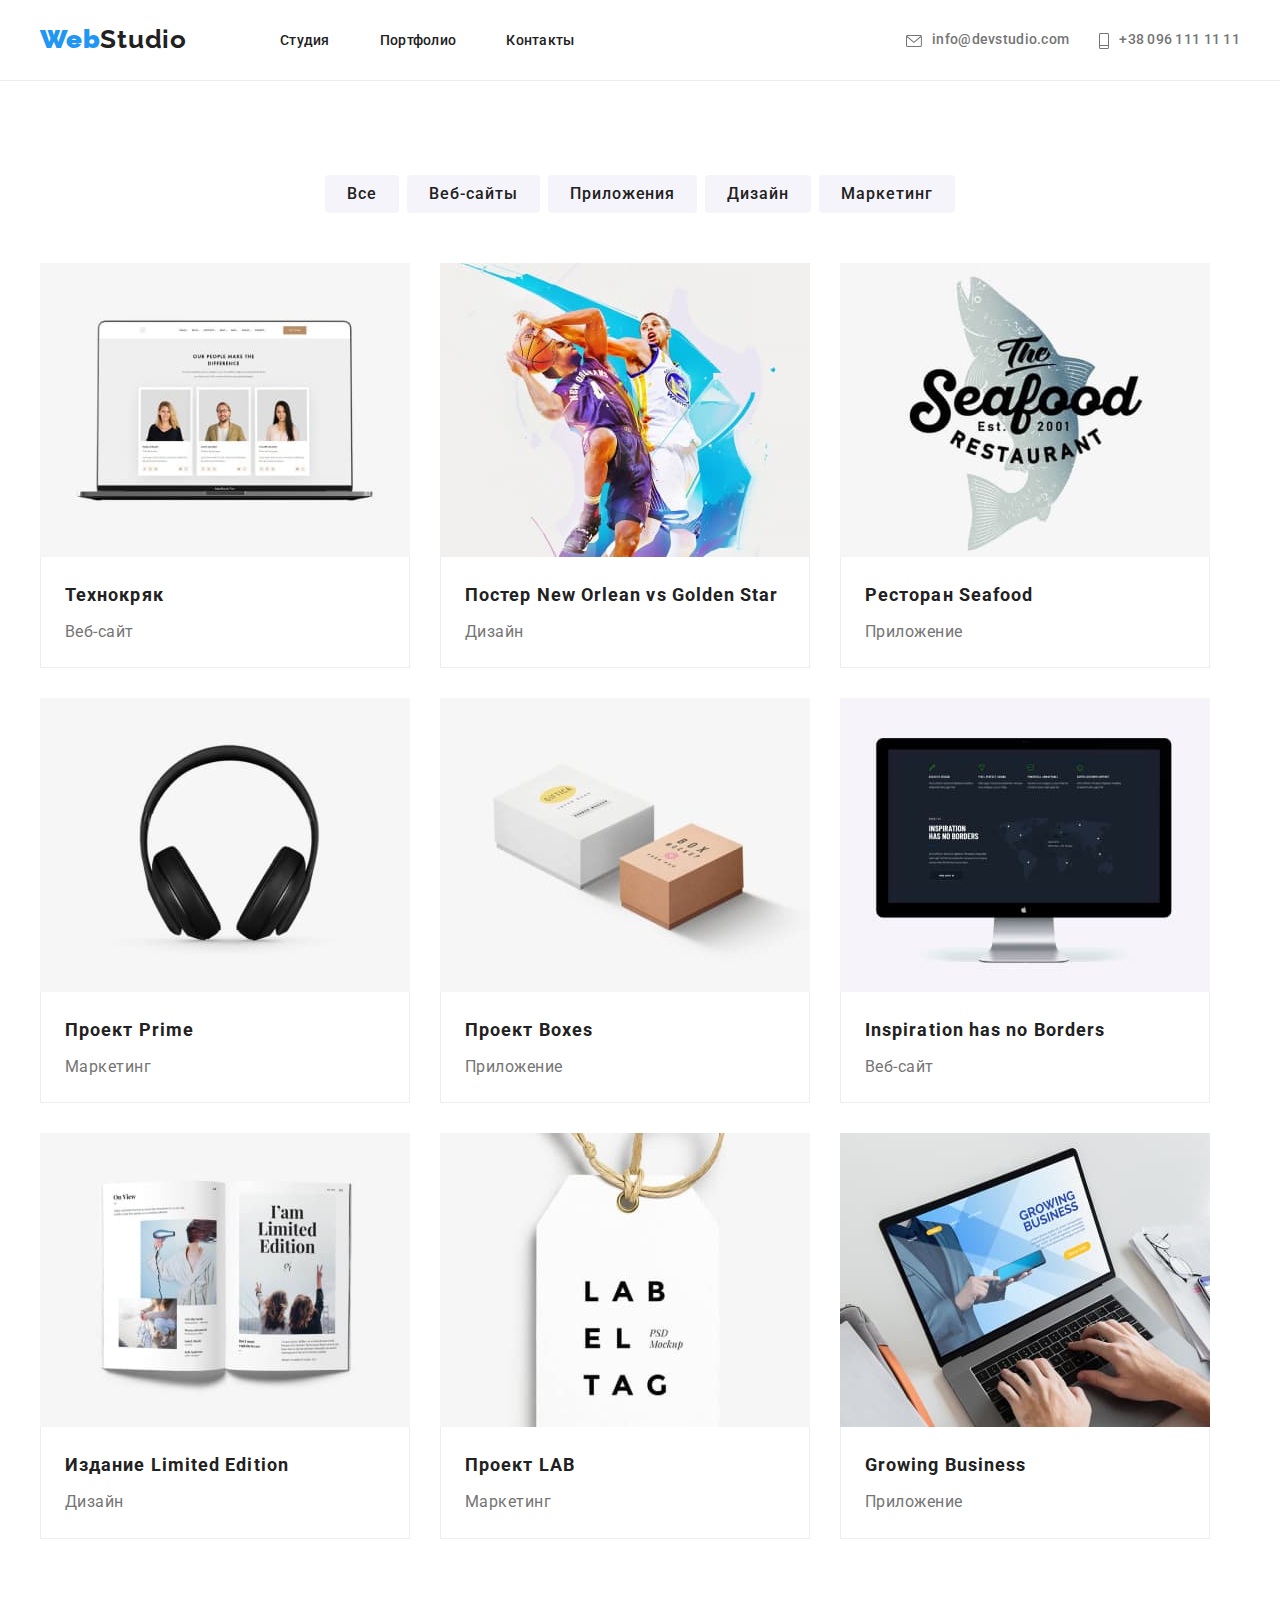
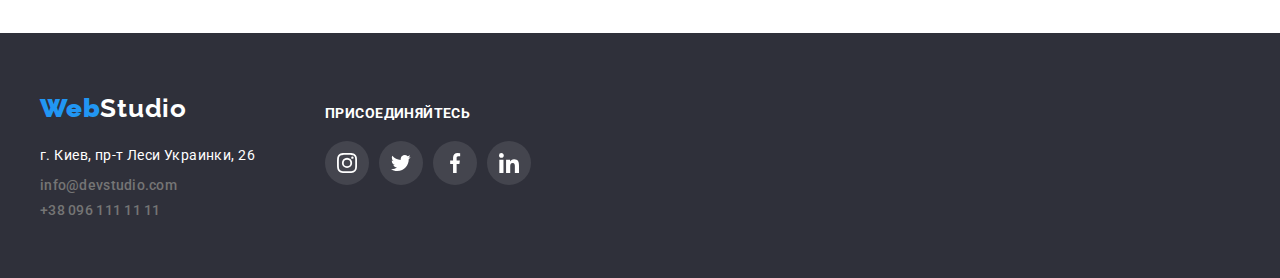
==== portfolio.html @ 12169e9c "initial commit" ====
<!DOCTYPE html>
<html lang="ru">
  <head>
    <meta charset="UTF-8" />
    <meta http-equiv="X-UA-Compatible" content="IE=edge" />
    <meta name="viewport" content="width=device-width, initial-scale=1.0" />
    <link rel="preconnect" href="https://fonts.googleapis.com" />
    <link rel="preconnect" href="https://fonts.gstatic.com" crossorigin />
    <link
      href="https://fonts.googleapis.com/css2?family=Raleway:wght@700&family=Roboto:wght@400;500;700;900&display=swap"
      rel="stylesheet"
    />
    <link
      rel="stylesheet"
      href="node_modules/modern-normalize/modern-normalize.css"
    />
    <link rel="stylesheet" href="css/styles.css" />
    <title>Портфолио</title>
  </head>
  <body>
    <header>
      <div class="container">
        <nav>
          <a class="logo" href="#"> <strong>Web</strong>Studio </a>
          <ul class="menu__list">
            <li class="menu__item">
              <a class="menu__link" href="index.html">Студия</a>
            </li>
            <li class="menu__item">
              <a class="menu__link" href="portfolio.html">Портфолио</a>
            </li>
            <li class="menu__item">
              <a class="menu__link" href="#">Контакты</a>
            </li>
          </ul>

          <ul class="contacts__list">
            <li class="contacts__item">
              <a class="mail" href="mailto:info@devstudio.com"
                ><svg class="contacts__icon" width="16" height="12">
                  <use href="./images/icons.svg#icon-mail"></use></svg
                ><span class="mail__text">info@devstudio.com</span>
              </a>
            </li>
            <li class="contacts__item">
              <a class="phone" href="tel:+380961111111">
                <svg class="contacts__icon" width="10" height="16">
                  <use href="./images/icons.svg#icon-phone"></use></svg
                ><span class="phone__text">+38 096 111 11 11</span></a
              >
            </li>
          </ul>
        </nav>
      </div>
    </header>

    <main class="main__portfolio">
      <section class="section">
        <div class="container">
          <ul class="main__list">
            <li class="main__item">
              <button class="main__btn" type="button">Все</button>
            </li>
            <li class="main__item">
              <button class="main__btn" type="button">Веб-сайты</button>
            </li>
            <li class="main__item">
              <button class="main__btn" type="button">Приложения</button>
            </li>
            <li class="main__item">
              <button class="main__btn" type="button">Дизайн</button>
            </li>
            <li class="main__item">
              <button class="main__btn" type="button">Маркетинг</button>
            </li>
          </ul>

          <ul class="section__images-list">
            <li class="section__images-item">
              <figure class="section__figure">
                <img
                  class="section__photo"
                  src="images/технокряк.jpg"
                  alt="Технокряк"
                  width="370"
                  height="294"
                />
                <p class="section__text">
                  Ресурс предлагает комплексные предложения с разным уровнем
                  функционала и сервисов. Все это позволит посетителю получить
                  исчерпывающие сведения о компании или частном лице.
                </p>
                <figcaption class="section__figcaption">
                  <p>Технокряк</p>
                  <p>Веб-сайт</p>
                </figcaption>
              </figure>
            </li>

            <li class="section__images-item">
              <figure class="section__figure">
                <img
                  class="section__photo"
                  src="images/NewOrleanvsGoldenStar.jpg"
                  alt="Постер New Orlean vs Golden Star"
                  width="370"
                  height="294"
                />
                <p class="section__text">
                  Ресурс предлагает комплексные предложения с разным уровнем
                  функционала и сервисов. Все это позволит посетителю получить
                  исчерпывающие сведения о компании или частном лице.
                </p>
                <figcaption class="section__figcaption">
                  <p>Постер New Orlean vs Golden Star</p>
                  <p>Дизайн</p>
                </figcaption>
              </figure>
            </li>
            <li class="section__images-item">
              <figure class="section__figure">
                <img
                  class="section__photo"
                  src="images/Seafood.jpg"
                  alt="Ресторан Seafood"
                  width="370"
                  height="294"
                />
                <p class="section__text">
                  Ресурс предлагает комплексные предложения с разным уровнем
                  функционала и сервисов. Все это позволит посетителю получить
                  исчерпывающие сведения о компании или частном лице.
                </p>
                <figcaption class="section__figcaption">
                  <p>Ресторан Seafood</p>
                  <p>Приложение</p>
                </figcaption>
              </figure>
            </li>
            <li class="section__images-item">
              <figure class="section__figure">
                <img
                  class="section__photo"
                  src="images/Prime.jpg"
                  alt="Проект Prime"
                  width="370"
                  height="294"
                />
                <p class="section__text">
                  Ресурс предлагает комплексные предложения с разным уровнем
                  функционала и сервисов. Все это позволит посетителю получить
                  исчерпывающие сведения о компании или частном лице.
                </p>
                <figcaption class="section__figcaption">
                  <p>Проект Prime</p>
                  <p>Маркетинг</p>
                </figcaption>
              </figure>
            </li>
            <li class="section__images-item">
              <figure class="section__figure">
                <img
                  class="section__photo"
                  src="images/Boxes.jpg"
                  alt="Проект Boxes"
                  width="370"
                  height="294"
                />
                <p class="section__text">
                  Ресурс предлагает комплексные предложения с разным уровнем
                  функционала и сервисов. Все это позволит посетителю получить
                  исчерпывающие сведения о компании или частном лице.
                </p>
                <figcaption class="section__figcaption">
                  <p>Проект Boxes</p>
                  <p>Приложение</p>
                </figcaption>
              </figure>
            </li>
            <li class="section__images-item">
              <figure class="section__figure">
                <img
                  class="section__photo"
                  src="images/InspirationhasnoBorders.jpg"
                  alt="Inspiration has no Borders"
                  width="370"
                  height="294"
                />
                <p class="section__text">
                  Ресурс предлагает комплексные предложения с разным уровнем
                  функционала и сервисов. Все это позволит посетителю получить
                  исчерпывающие сведения о компании или частном лице.
                </p>
                <figcaption class="section__figcaption">
                  <p>Inspiration has no Borders</p>
                  <p>Веб-сайт</p>
                </figcaption>
              </figure>
            </li>
            <li class="section__images-item">
              <figure class="section__figure">
                <img
                  class="section__photo"
                  src="images/LimitedEdition.jpg"
                  alt="Издание Limited Edition"
                  width="370"
                  height="294"
                />
                <p class="section__text">
                  Ресурс предлагает комплексные предложения с разным уровнем
                  функционала и сервисов. Все это позволит посетителю получить
                  исчерпывающие сведения о компании или частном лице.
                </p>
                <figcaption class="section__figcaption">
                  <p>Издание Limited Edition</p>
                  <p>Дизайн</p>
                </figcaption>
              </figure>
            </li>
            <li class="section__images-item">
              <figure class="section__figure">
                <img
                  class="section__photo"
                  src="images/LAB.jpg"
                  alt="Проект LAB"
                  width="370"
                  height="294"
                />
                <p class="section__text">
                  Ресурс предлагает комплексные предложения с разным уровнем
                  функционала и сервисов. Все это позволит посетителю получить
                  исчерпывающие сведения о компании или частном лице.
                </p>
                <figcaption class="section__figcaption">
                  <p>Проект LAB</p>
                  <p>Маркетинг</p>
                </figcaption>
              </figure>
            </li>
            <li class="section__images-item">
              <figure class="section__figure">
                <img
                  class="section__photo"
                  src="images/GrowingBusiness.jpg"
                  alt="Growing Business"
                  width="370"
                  height="294"
                />
                <p class="section__text">
                  Ресурс предлагает комплексные предложения с разным уровнем
                  функционала и сервисов. Все это позволит посетителю получить
                  исчерпывающие сведения о компании или частном лице.
                </p>
                <figcaption class="section__figcaption">
                  <p>Growing Business</p>
                  <p>Приложение</p>
                </figcaption>
              </figure>
            </li>
          </ul>
        </div>
      </section>
    </main>
    <footer class="footer">
      <div class="container">
        <address class="address">
          <div class="address__info">
            <a class="logo" href="#"> <strong>Web</strong>Studio </a>
            <ul class="address__list">
              <li class="address__item">г. Киев, пр-т Леси Украинки, 26</li>
              <li class="address__item">
                <a class="mail" href="mailto:info@devstudio.com"
                  >info@devstudio.com</a
                >
              </li>
              <li class="address__item">
                <a class="phone" href="tel:+380961111111">+38 096 111 11 11</a>
              </li>
            </ul>
          </div>

          <div class="address__links">
            <h3 class="address__title">Присоединяйтесь</h3>
            <ul class="address__icon-list">
              <li class="address__icon-item">
                <svg class="address__icon" width="20px" height="20px">
                  <use href="./images/icons.svg#icon-instagram"></use>
                </svg>
              </li>
              <li class="address__icon-item">
                <svg class="address__icon" width="20px" height="20px">
                  <use href="./images/icons.svg#icon-twitter"></use>
                </svg>
              </li>
              <li class="address__icon-item">
                <svg class="address__icon" width="20px" height="20px">
                  <use href="./images/icons.svg#icon-facebook"></use>
                </svg>
              </li>
              <li class="address__icon-item">
                <svg class="address__icon" width="20px" height="20px">
                  <use href="./images/icons.svg#icon-linkedin"></use>
                </svg>
              </li>
            </ul>
          </div>
        </address>
      </div>
    </footer>
  </body>
</html>
---- css/styles.css ----
:root {
    --backgr-color: #E5E5E5;
    --border-color: #ECECEC;
    --brand-color: #212121;
    --focus-color: #2196F3;
    --title-color: #FFFFFF;
    --main-color:  #2F303A;
    --text-color:  #757575;
    --btn-color:   #F5F4FA;
    --border-img-color: #EEEEEE;
    --icon-color: #AFB1B8;
    --timing-function: cubic-bezier(0.4, 0, 0.2, 1);
    --delay: 250ms;
}

body {
    font-family: 'Roboto', 'Raleway', sans-serif;
    background-color: var(--title-color);
    margin: 0;
}

h1,h2,h3,p,ul {
    margin: 0;
    padding: 0;
}

a {
    text-decoration: none;
    color: var(--text-color);
    display: block;
}

ul {
    list-style-type: none;
}

header {
    border-bottom: 1px solid var(--border-color);
}

.container {
    width: 1200px;
    margin: 0 auto;
    padding: 0 15px;
}


nav {
    display: flex;
    align-items: center;
}

.logo {
    font-family: 'Raleway';
    font-size: 26px;
    font-weight: 700;
    line-height: 1.2;
    letter-spacing: 0.03em;
    color: var(--brand-color);
}

strong {
    color: var(--focus-color);
}

.menu__list {
   display: flex;
   margin-left: 93px;
}

.menu__item:not( :last-child) {
    margin-right: 50px;
}

.menu__link {
    padding-top: 32px;
    padding-bottom: 32px;
    position: relative;
    color: var(--brand-color);

    font-size: 14px;
    font-weight: 500;
    line-height: 1.15;
    letter-spacing: 0.02em;
}

.menu__link:hover,
.menu__link:focus {
    color:var(--focus-color);
}

.menu__link::after {
    content: "";
    position: absolute;
    bottom: 0;
    display: block;
    width: 100%;
    height: 4px;
    
    border-radius: 2px;
    opacity: 0;
    transition: opacity 250ms var(--timing-function);
    background-color: var(--focus-color);
}

.menu__link:hover:after {
    opacity: 1;
}

.contacts__list {
    display: flex;
    margin-left: auto;    
}

.contacts__item + .contacts__item{
    margin-left: 30px;
}

.contacts__icon {
    vertical-align: middle;
    fill: currentColor;
}

.contacts__icon:hover {
    fill: var(--focus-color);
}

.mail__text,
.phone__text {
    margin-left: 10px;
}

.mail,
.phone {
    font-size: 14px;
    font-weight: 500;
    line-height: 1.15;
    letter-spacing: 0.02em; 
}

.mail:hover,.mail:focus,
.phone:hover, .phone:focus {
    color: var(--focus-color);
}


/*------------ Studio ----------------*/

.title {
     background-color: var(--main-color);
     padding-bottom: 200px;
     max-width: 1600px;
     margin-left: auto;
     margin-right: auto;
     background-size: cover;
     background-repeat: no-repeat;
     background-position: center;
     background-image: linear-gradient(to right, rgba(47, 48, 58, 0.4),rgba(47, 48, 58, 0.4)), url("../images/bg_img.jpg");
}

.title__main {
    padding-top: 200px;
    
    font-size: 44px;
    font-weight: 900;
    line-height: 1.36;
    text-align: center;
    letter-spacing: 0.06em;
    text-transform: uppercase;
    color: var(--title-color);
}

.title__btn {
    display: block;
    margin-top: 30px;
    margin-left: auto;
    margin-right: auto;
    
    width: 200px;
    height: 50px;
    border-radius: 4px;
    border: none;
    background-color: var(--focus-color);
    color: var(--title-color);
    font-family: 'Roboto';
    font-size: 16px;
    font-weight: 700;
    line-height: 1.9;
    text-align: center;
    letter-spacing: 0.06em;
    cursor: pointer;
}


.section {
    padding-top: 94px;
    padding-bottom: 94px;
}

.section.about {
    padding-bottom: 0px;
}

.content__list {
    display: flex;
    justify-content: space-between;
}

.content__item {
    margin-right: 30px;
    flex-basis: 270px;
}

.content__item::before {
    content: "";
    width: 270px;
    height: 120px;
    background: var(--btn-color) url(../images/antenna.svg) no-repeat center;
    display: block;
    margin-bottom: 30px;
}

.icon-clock::before {
    background-image:url(../images/clock.svg);
}

.icon-diagram::before {
    background-image: url(../images/diagram.svg);
}

.icon-astronaut::before {
    background-image: url(../images/astronaut.svg);
}

.content__item:nth-child(4n) {
    margin-right: 0px;
}

.content__title,
.about__description {
    font-size: 14px;
    font-weight: 700;
    line-height: 1.15;
    letter-spacing: 0.03em;
    text-transform: uppercase;
    color: var(--brand-color);

    margin-bottom: 10px;
}

.content__text {
    font-size: 14px;
    line-height: 1.7;
    letter-spacing: 0.03em;
    color: var(--text-color);
}

.about__img {
    display: block;
}

.about__list {
    display: flex;
    flex-direction: row;
    justify-content: space-evenly;
}

.about__item {
    margin-right: 30px;
    position: relative;
}

.about__item:last-child {
    margin-right: 0px;
}

.about__description {
    position: absolute;
    bottom: 0;
    width: 370px;
    margin: 0;
    padding-top: 27px;
    padding-bottom: 27px;
    background: rgba(47, 48, 58, 0.8);
    color: var(--title-color);
    text-align: center;
}

.about__title,
.team__title,
.clients__title {
    font-size: 36px;
    font-weight: 700;
    line-height: 1.17;
    text-align: center;
    letter-spacing: 0.03em;
    color: var(--brand-color);
    margin-bottom: 50px;
}

.section.team {
    background-color: var(--btn-color);
}

.team__list {
    display: flex;
    flex-wrap: wrap;
    flex-direction: row;
}

.team__item {
    margin-right: 30px;
    flex-basis: calc((100% - 90px) / 4);
   
}

.team__item figure {
    width: 270px;
    margin: 0;
    background-color: var(--title-color);
    box-shadow: 0px 1px 3px rgba(0, 0, 0, 0.12), 0px 1px 1px rgba(0, 0, 0, 0.14), 0px 2px 1px rgba(0, 0, 0, 0.2);
    border-radius:  0px 0px 4px 4px;
}

.team__caption {
    padding-left: 32px;
    padding-right: 32px;
    text-align: center;
}

.team__item:nth-child(4n) {
    margin-right: 0px;
}

.team__name {
    padding-top: 30px;
    margin-bottom: 10px;
    
    font-size: 16px;
    font-weight: 500;
    line-height: 1.19;
    text-align: center;
    letter-spacing: 0.03em;
    color: var(--brand-color);
}

.team__job {
    font-weight: 400;
    color: var(--text-color);
    text-align: center;
}

.team__btn {
    margin-top: 16px;
    margin-bottom: 30px;
    width: 44px;
    height: 44px;
    border: none;
    border-radius: 50%;
    cursor: pointer;
    background-color: var(--title-color);
    color: var(--icon-color);
}

.team__btn:nth-child(4) {
    margin-right: 0;
}

.team__btn:hover {
   background-color: var(--focus-color);
   color: var(--title-color);
}

.team__icon { 
    display: block;
    margin: 0 auto;
    fill: currentColor;
}


.clients__list{
    display: flex;
    flex-direction: row;
    justify-content: space-evenly;
}

.clients__item {
    margin-right: 30px;
}

.clients__item:nth-child(6n) {
    margin-right: 0px;
}

.clients__link {
    width: 170px;
    height: 92px;
    border: 1px solid var(--icon-color);
    border-radius: 4px;
    cursor: pointer;
    color: var(--icon-color);
    fill: var(--icon-color);
}

.clients__icon {
    display: block;
    margin: 16px auto;
    fill: currentColor;
}

.clients__link:hover {
    color: var(--focus-color);
    fill: var(--focus-color);
    border: 1px solid var(--focus-color);
}

/*------------------- Footer --------------------*/

.footer {
    background-color: var(--main-color);
    padding-top: 60px;
    padding-bottom: 60px;
}

.footer .logo {
    color: var(--title-color);
    font-style: initial;
    
    margin-bottom: 20px;
}

.address {
    display: flex;
    flex-direction: row;
}

.address__item {
    font-style: normal;
    font-size: 14px;
    line-height: 1.7;
    letter-spacing: 0.03em;
    color: rgba(255, 255, 255, 0.6); 
}

.address__item:first-child {
    color: var(--title-color);
}

.address__item:not(:last-child) {
    margin-bottom: 9px;
}


.address__icon-list  {
    display: flex;
    flex-direction: row;
}

.address__links {
    margin-top: 12px;
    margin-left: 70px;
}

.address__title {
    margin-bottom: 20px;
    font-style: normal;
    font-weight: 700;
    font-size: 14px;
    line-height: 16px;
    letter-spacing: 0.03em;
    text-transform: uppercase;
    color: var(--title-color);
}

.address__icon-item{
    width: 44px;
    height: 44px;
    border: none;
    border-radius: 50%;
    background: rgba(255, 255, 255, 0.1);
    cursor: pointer;
    margin-right: 10px;
    display: flex;
    align-items: center;
}

.address__icon {
    display: block;
    margin: 0 auto;
    fill: var(--title-color);
}

.address__icon-item:hover {
    background-color: var(--focus-color);
}


/*------------ Portfolio ----------------*/



.main__list {
    display: flex;
    flex-direction: row;
    justify-content: center;
}

.main__item button {
    display: block;
    border-radius: 4px;
    border: none;
    background-color: var(--btn-color);
    color: var(--brand-color);
    font-family: 'Roboto';
    font-weight: 500;
    font-size: 16px;
    line-height: 1.6;
    text-align: center;
    letter-spacing: 0.06em;
    cursor: pointer;
}

.main__item:not(:last-child) {
    margin-right: 8px;
}

.main__item button:hover,
.main__item button:focus {
    background-color: var(--focus-color);
    color: var(--btn-color);
    box-shadow: 0px 3px 1px rgba(0, 0, 0, 0.1), 0px 1px 2px rgba(0, 0, 0, 0.08), 0px 2px 2px rgba(0, 0, 0, 0.12);
}

.main__btn {
    padding: 6px 22px;
}

.section__images-list {
    display: flex;
    flex-wrap: wrap;
    padding-top: 50px;
}

.section__images-item {
   margin-right: 30px;
   margin-bottom: 30px;
   position: relative;
}

.section__images-item:hover {
    box-shadow: 0px 1px 1px rgba(0, 0, 0, 0.12), 0px 4px 4px rgba(0, 0, 0, 0.06), 1px 4px 6px rgba(0, 0, 0, 0.16);
    cursor: pointer;
}

.section__images-item:nth-child(3n) {
    margin-right: 0;
}

.section__images-item:nth-last-child(-n + 3) {
    margin-bottom: 0px;
}

.section__photo {
    display: block;
}

.section__figure {
    margin: 0;
    position: relative;
    overflow: hidden;
}

.section__text {
    position: absolute;
    height: 100%;
    top: 0;
   
    font-size: 18px;
    line-height: 1.5;
    letter-spacing: 0.03em;
    text-align: left;
    padding: 63px 24px 0px;
    
    transform: translateY(100%);
    transition: transform var(--delay) var(--timing-function);
    
    background-color: rgba(33, 150, 243, 0.9);
    color: var(--title-color);
}

.section__figure:hover .section__text {
    transform: translateY(0);
}


.section__figcaption {
    position: relative;
    z-index: 1;
    padding: 0 24px;
    background-color: var(--title-color);
    border-left: 1px solid var(--border-img-color);
    border-right: 1px solid var(--border-img-color);
    border-bottom: 1px solid  var(--border-img-color);
}

.section__figcaption  p {
    padding-top: 20px;
    font-weight: 700;
    font-size: 18px;
    line-height: 2;
    letter-spacing: 0.06em;
    color: var(--brand-color);
}

.section__figcaption p + p {
    margin-top: 4px;
    padding-bottom: 20px;

    padding-top: 0px;
    font-weight: 400;
    font-size: 16px;
    line-height: 1.9;
    letter-spacing: 0.03em;
    color: var(--text-color);
}

/*----------- Modal Window --------------*/

.backdrop {
    position: fixed;
    top: 0;
    left: 0;

    width: 100%;
    height: 100%;

    background: rgba(0, 0, 0, 0.2);
    opacity: 1;
    visibility: visible;
    transition: opacity var(--delay) var(--timing-function), visbility var(--delay) var(--timing-function);
}

.backdrop.is-hidden {
    opacity: 0;
    pointer-events: none;
    visibility: hidden;
}

.modal {
    position: absolute;
    top: 50%;
    left: 50%;
    transform: translate(-50%, -50%);

    width: 528px;
    height: 581px;


    background: var(--title-color);
    box-shadow: 0px 1px 3px rgba(0, 0, 0, 0.12), 0px 1px 1px rgba(0, 0, 0, 0.14), 0px 2px 1px rgba(0, 0, 0, 0.2);
    border-radius: 4px;
}

.close__btn {
    position: absolute;
    right: 0;
    border: none;
    margin-top: 8px;
    margin-right: 8px;
    padding: 0;
    background-color: var(--title-color);
   
}
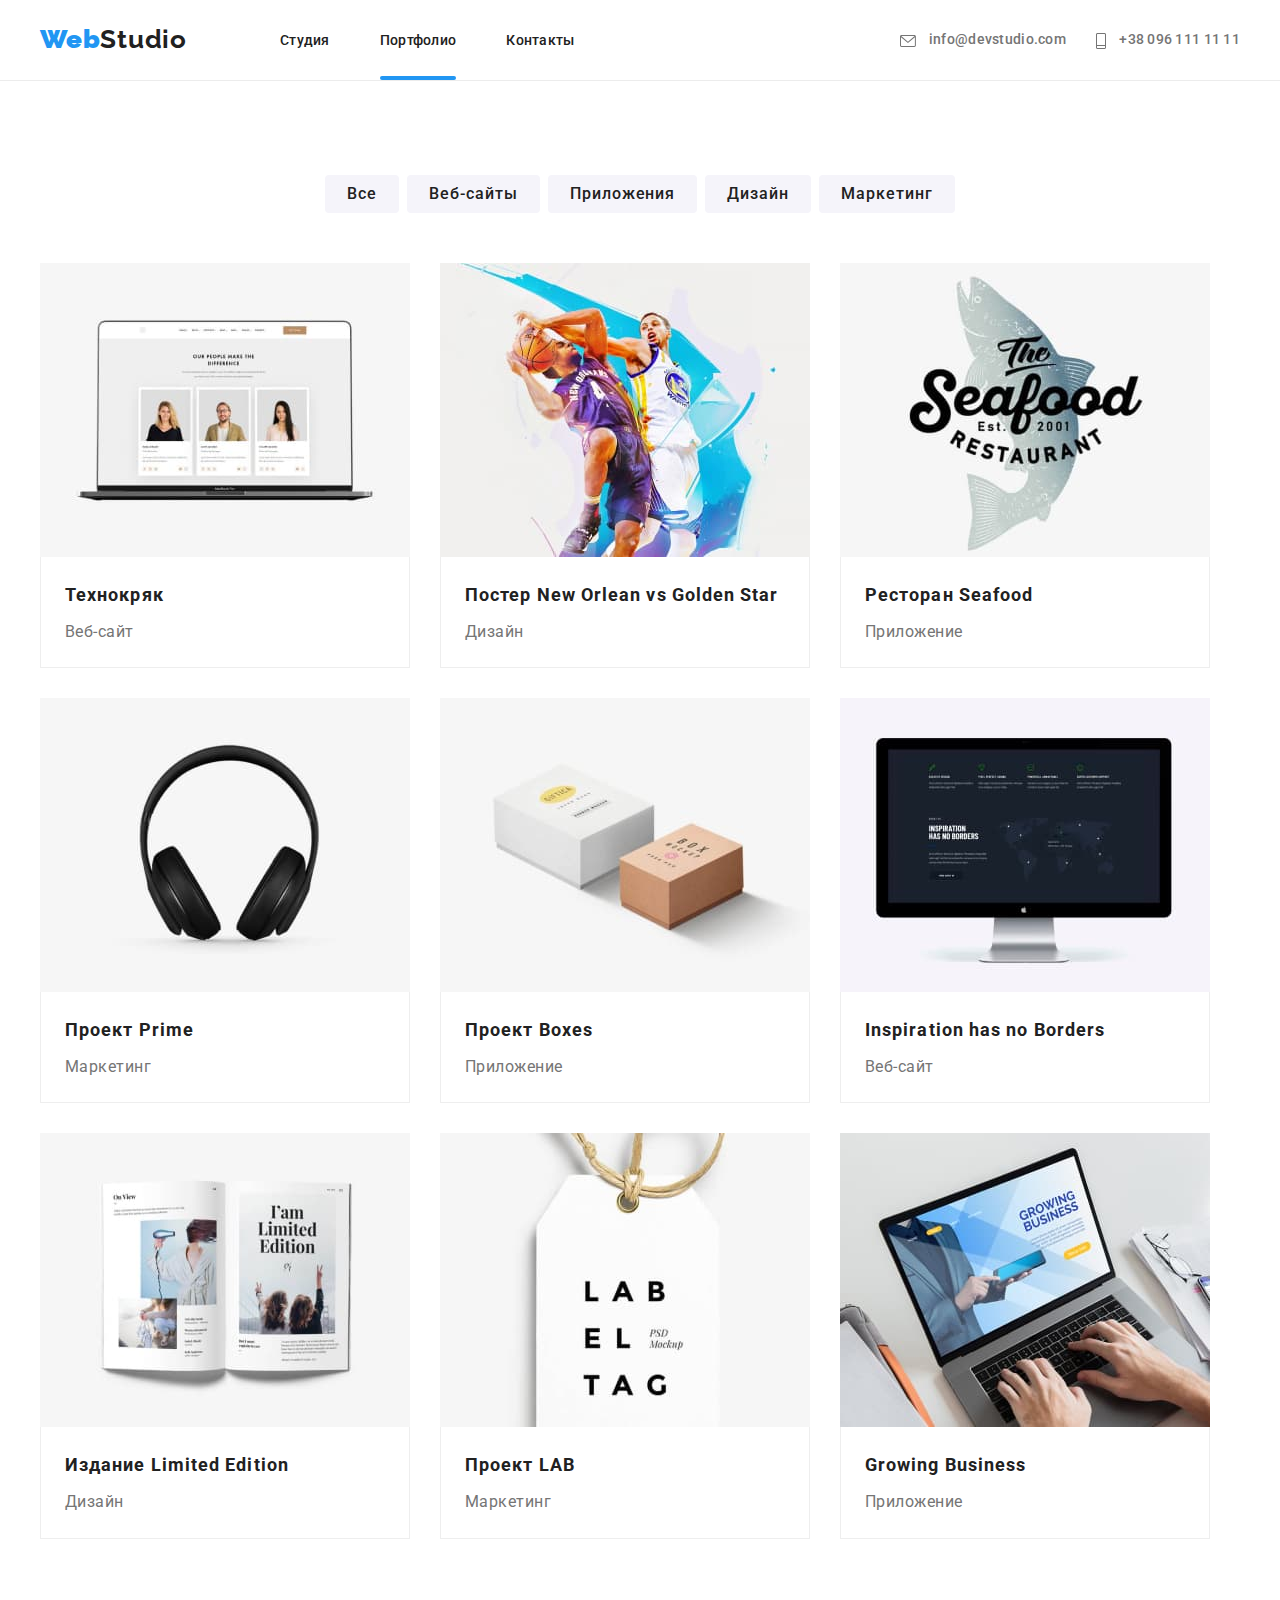
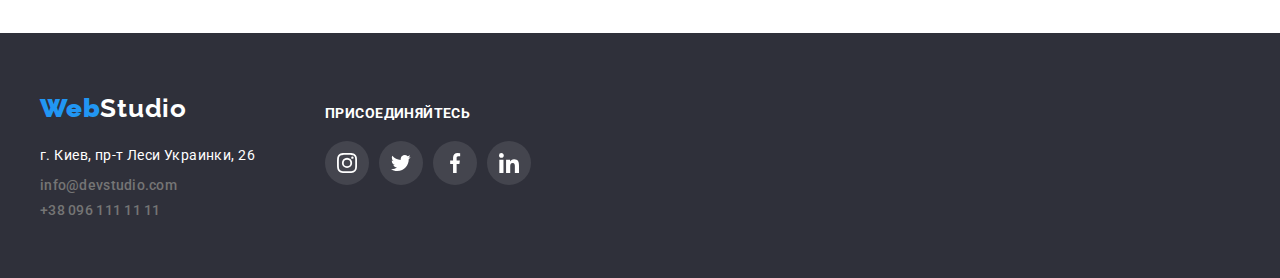
==== commit 0fe20128: "corrected mistakes" ====
--- a/portfolio.html
+++ b/portfolio.html
@@ -27,7 +27,7 @@
               <a class="menu__link" href="index.html">Студия</a>
             </li>
             <li class="menu__item">
-              <a class="menu__link" href="portfolio.html">Портфолио</a>
+              <a class="menu__link second" href="portfolio.html">Портфолио</a>
             </li>
             <li class="menu__item">
               <a class="menu__link" href="#">Контакты</a>
@@ -38,16 +38,18 @@
             <li class="contacts__item">
               <a class="mail" href="mailto:info@devstudio.com"
                 ><svg class="contacts__icon" width="16" height="12">
-                  <use href="./images/icons.svg#icon-mail"></use></svg
-                ><span class="mail__text">info@devstudio.com</span>
+                  <use href="./images/icons.svg#icon-mail"></use>
+                </svg>
+                <span class="mail__text">info@devstudio.com</span>
               </a>
             </li>
             <li class="contacts__item">
               <a class="phone" href="tel:+380961111111">
                 <svg class="contacts__icon" width="10" height="16">
-                  <use href="./images/icons.svg#icon-phone"></use></svg
-                ><span class="phone__text">+38 096 111 11 11</span></a
-              >
+                  <use href="./images/icons.svg#icon-phone"></use>
+                </svg>
+                <span class="phone__text">+38 096 111 11 11</span>
+              </a>
             </li>
           </ul>
         </nav>
--- a/css/styles.css
+++ b/css/styles.css
@@ -83,6 +83,7 @@
     font-weight: 500;
     line-height: 1.15;
     letter-spacing: 0.02em;
+    transition: color var(--delay) var(--timing-function);
 }
 
 .menu__link:hover,
@@ -90,7 +91,7 @@
     color:var(--focus-color);
 }
 
-.menu__link::after {
+.first::after {
     content: "";
     position: absolute;
     bottom: 0;
@@ -99,13 +100,7 @@
     height: 4px;
     
     border-radius: 2px;
-    opacity: 0;
-    transition: opacity 250ms var(--timing-function);
     background-color: var(--focus-color);
-}
-
-.menu__link:hover:after {
-    opacity: 1;
 }
 
 .contacts__list {
@@ -120,6 +115,7 @@
 .contacts__icon {
     vertical-align: middle;
     fill: currentColor;
+    transition: fill var(--delay) var(--timing-function);
 }
 
 .contacts__icon:hover {
@@ -137,6 +133,7 @@
     font-weight: 500;
     line-height: 1.15;
     letter-spacing: 0.02em; 
+    transition: color var(--delay) var(--timing-function);
 }
 
 .mail:hover,.mail:focus,
@@ -361,6 +358,7 @@
     cursor: pointer;
     background-color: var(--title-color);
     color: var(--icon-color);
+    transition: background-color var(--delay) var(--timing-function), color var(--delay) var(--timing-function);
 }
 
 .team__btn:nth-child(4) {
@@ -407,6 +405,7 @@
     display: block;
     margin: 16px auto;
     fill: currentColor;
+    transition: color var(--delay) var(--timing-function), fill var(--delay) var(--timing-function);
 }
 
 .clients__link:hover {
@@ -483,6 +482,7 @@
     margin-right: 10px;
     display: flex;
     align-items: center;
+    transition: background-color var(--delay) var(--timing-function); 
 }
 
 .address__icon {
@@ -497,7 +497,17 @@
 
 
 /*------------ Portfolio ----------------*/
-
+.second::after {
+    content: "";
+    position: absolute;
+    bottom: 0;
+    display: block;
+    width: 100%;
+    height: 4px;
+    
+    border-radius: 2px;
+    background-color: var(--focus-color);
+}
 
 
 .main__list {
@@ -519,6 +529,7 @@
     text-align: center;
     letter-spacing: 0.06em;
     cursor: pointer;
+    transition: background-color var(--delay) var(--timing-function),color var(--delay) var(--timing-function),box-shadow var(--delay) var(--timing-function);
 }
 
 .main__item:not(:last-child) {
@@ -546,6 +557,7 @@
    margin-right: 30px;
    margin-bottom: 30px;
    position: relative;
+   transition: box-shadow var(--delay) var(--timing-function);
 }
 
 .section__images-item:hover {
